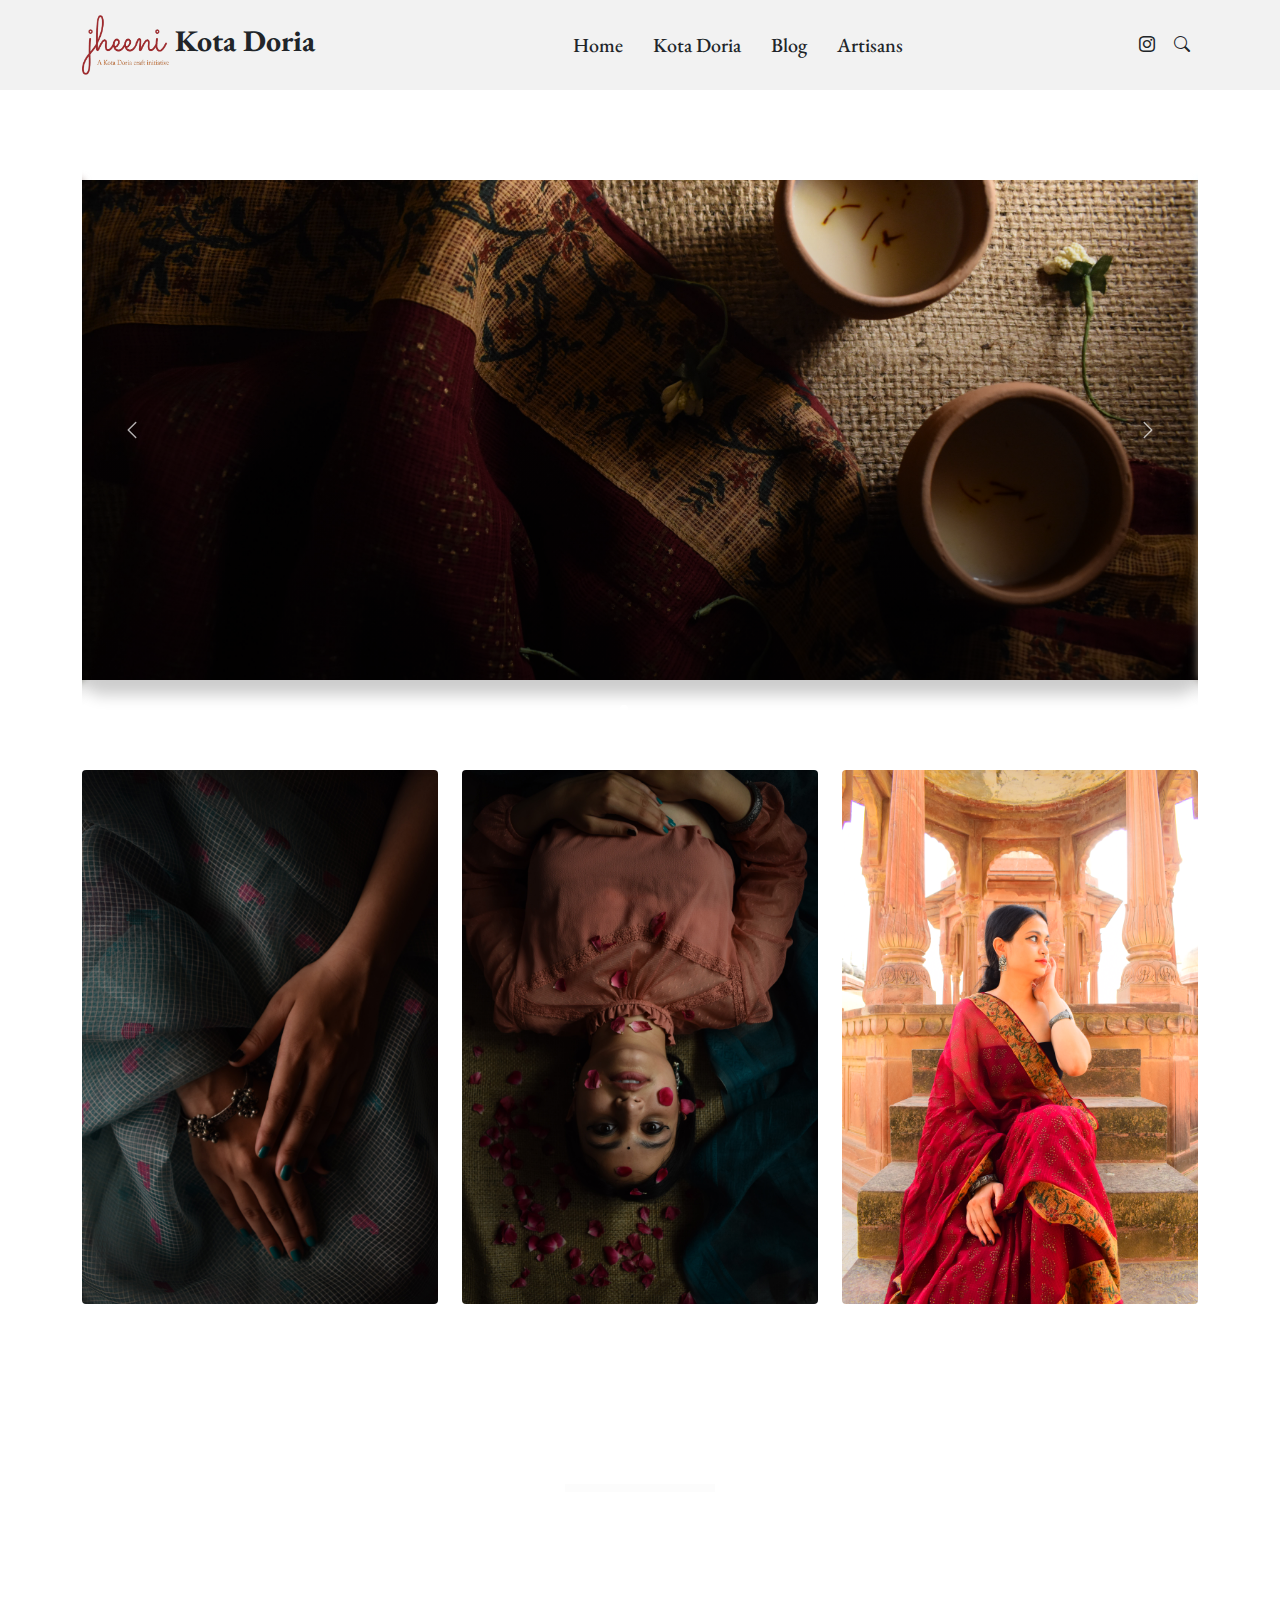
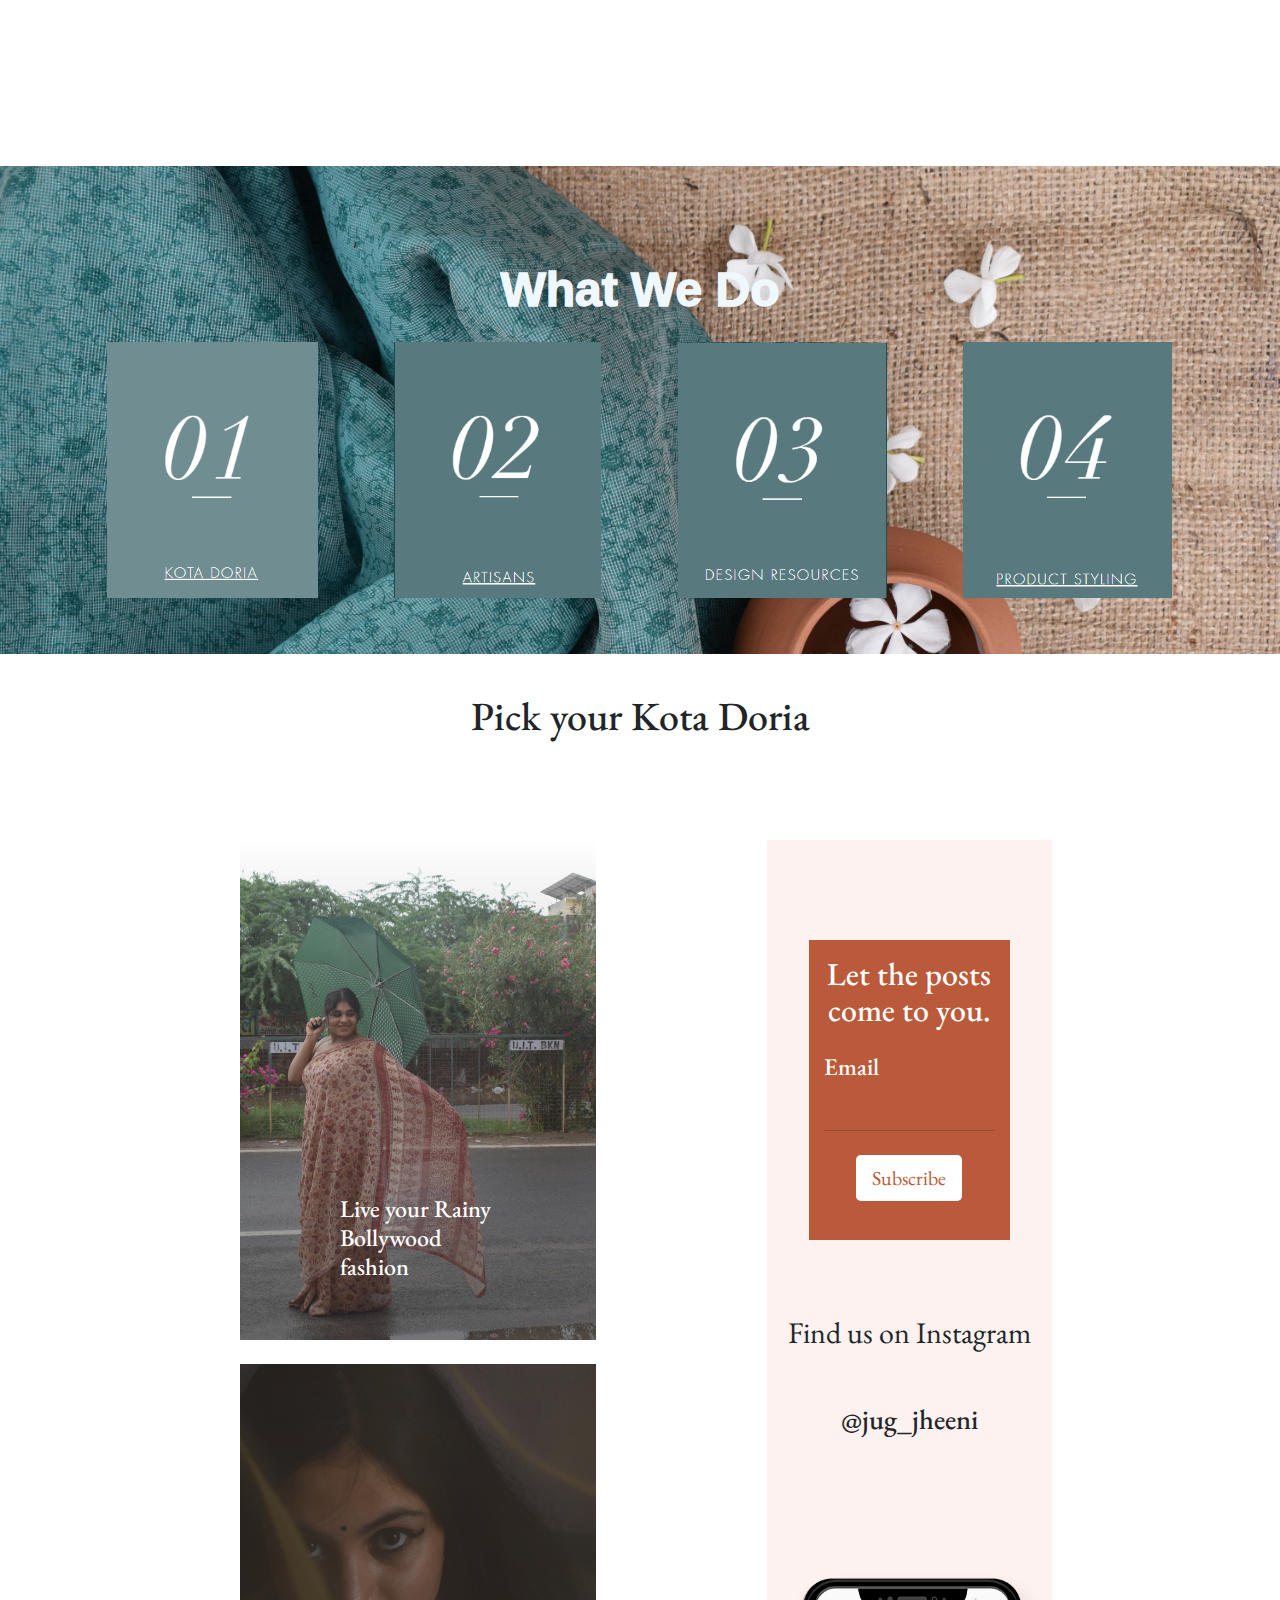
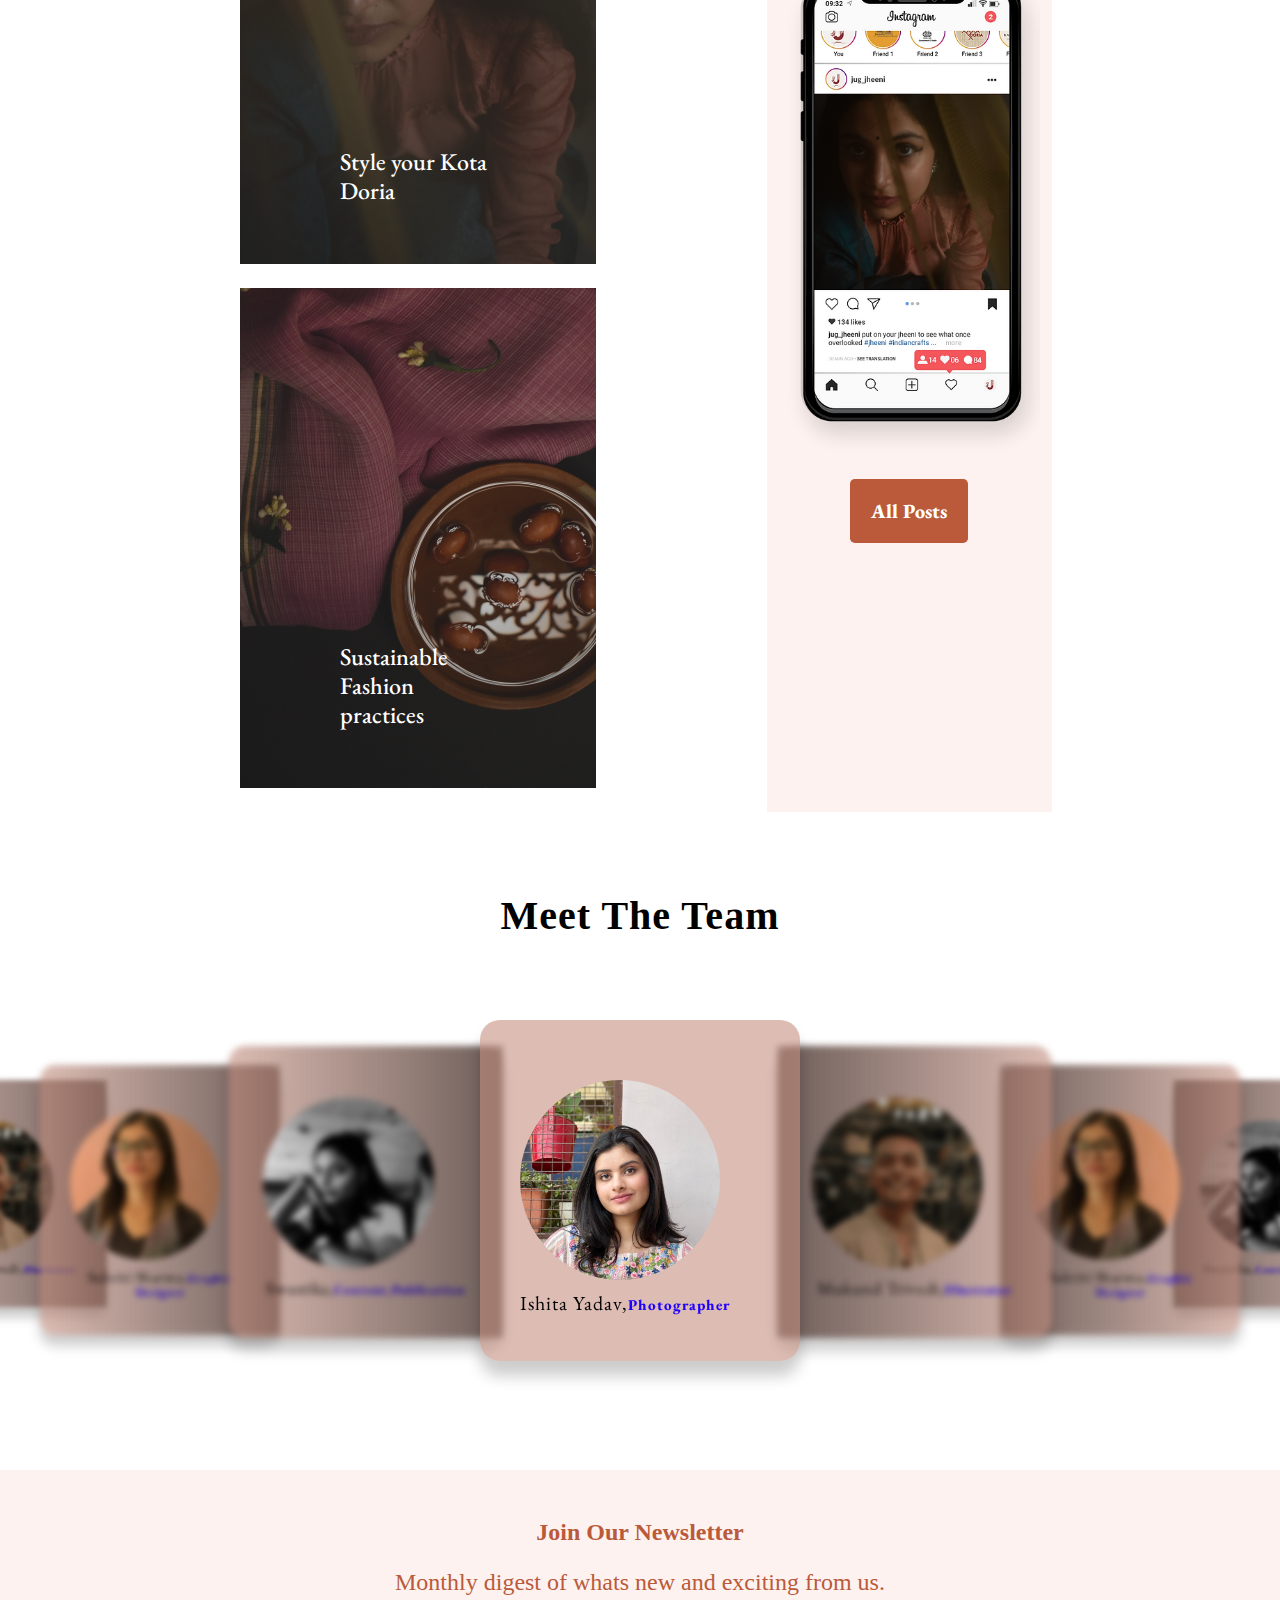
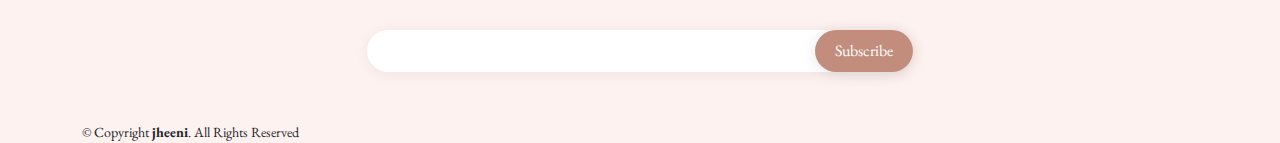
==== Assignment_3/index.html @ fc3b9fa2 "Add files via upload" ====
<!DOCTYPE html>
<html lang="en">

<head>
  <meta charset="utf-8">
  <meta content="width=device-width, initial-scale=1.0" name="viewport">

  <title>Kota Doria|Home</title>
  <meta content="" name="description">
  <meta content="" name="keywords">
  <link href="assets/img/logofin.png" rel="icon">
  <link rel="preconnect" href="https://fonts.googleapis.com">
  <link rel="preconnect" href="https://fonts.gstatic.com" crossorigin>
  <link
    href="https://fonts.googleapis.com/css2?family=EB+Garamond:wght@400;500&family=Inter:wght@400;500&family=Playfair+Display:ital,wght@0,400;0,700;1,400;1,700&display=swap"
    rel="stylesheet">
  <link href="assets/vendor/bootstrap/css/bootstrap.min.css" rel="stylesheet">
  <link href="assets/vendor/bootstrap-icons/bootstrap-icons.css" rel="stylesheet">
  <link href="assets/vendor/swiper/swiper-bundle.min.css" rel="stylesheet">
  <link href="assets/vendor/glightbox/css/glightbox.min.css" rel="stylesheet">
  <link href="assets/vendor/aos/aos.css" rel="stylesheet">
  <link rel="stylesheet" href="https://unpkg.com/swiper@8/swiper-bundle.min.css" />
  <link href="assets/css/variables.css" rel="stylesheet">
  <link href="assets/css/main.css" rel="stylesheet">
</head>

<body>

  <!-- header -->
  <header id="header" class="header d-flex align-items-center fixed-top">
    <div class="container-fluid container-xl d-flex align-items-center justify-content-between">

      <a href="index.html" class="logo d-flex align-items-center">
        <img src="assets/img/text logo png.png" alt="">
        <h1>Kota Doria</h1>
      </a>

      <!-- navbar -->
      <nav id="navbar" class="navbar">
        <ul>
          <li><a href="index.html">Home</a></li>
          <li><a href="Kota Doria.html">Kota Doria</a></li>
          <li><a href="blog.html">Blog</a></li>
          <li><a href="artisans.html">Artisans</a></li>
        </ul>
      </nav>

      <div class="position-relative">
        <a href="https://instagram.com/jug_jheeni?igshid=YmMyMTA2M2Y=" class="mx-2"><span
            class="bi-instagram"></span></a>
        <a href="#" class="mx-2 js-search-open"><span class="bi-search"></span></a>
        <i class="bi bi-list mobile-nav-toggle"></i>
        <div class="search-form-wrap js-search-form-wrap">
          <form action="search-result.html" class="search-form">
            <span class="icon bi-search"></span>
            <input type="text" placeholder="Search" class="form-control">
            <button class="btn js-search-close"><span class="bi-x"></span></button>
          </form>
        </div>

      </div>

    </div>

  </header>
  <!--Header End -->

  <main id="main">

    <!-- Hero Slider Section -->
    <section id="hero-slider" class="hero-slider">
      <div class="container-md" data-aos="fade-in">
        <div class="row">
          <div class="col-12">
            <div class="swiper sliderFeaturedPosts">
              <div class="swiper-wrapper">
                <div class="swiper-slide">
                  <a href="" class="img-bg d-flex align-items-end"
                    style="background-image: url('assets/img/slider1.JPG');">
                  </a>
                </div>

                <div class="swiper-slide">
                  <a href="" class="img-bg d-flex align-items-end"
                    style="background-image: url('assets/img/slider2.JPG');">
                  </a>
                </div>

                <div class="swiper-slide">
                  <a href="" class="img-bg d-flex align-items-end"
                    style="background-image: url('assets/img/slider3.JPG');">
                  </a>
                </div>
              </div>
              <div class="custom-swiper-button-next">
                <span class="bi-chevron-right"></span>
              </div>
              <div class="custom-swiper-button-prev">
                <span class="bi-chevron-left"></span>
              </div>

              <div class="swiper-pagination"></div>
            </div>
          </div>
        </div>
      </div>
    </section>
    <!-- Hero Slider Section End -->



    <!-- photoGallery -->
    <div class="container-md">
      <div class="row">
        <div class="col-lg-4 col-md-12 mb-4 mb-lg-0">
          <img src="assets/img/gall1.JPG" class="w-100 shadow-1-strong rounded mb-4" alt="Wintry Mountain Landscape" />
        </div>

        <div class="col-lg-4 mb-4 mb-lg-0">
          <img src="assets/img/gall2.JPG" class="w-100 shadow-1-strong rounded mb-4" alt="Mountains in the Clouds" />
        </div>

        <div class="col-lg-4 mb-4 mb-lg-0">
          <img src="assets/img/gall3.JPG" class="w-100 shadow-1-strong rounded mb-4" alt="Yosemite National Park" />
        </div>
      </div>
    </div>
    <!-- photoGallery ends-->

    <section class="mb-5"
      style="background-image:url(assets/img/img2.JPG);background-size: cover;background-repeat: no-repeat;">
      <div>
        <center>
          <p style="font-size: 2.5rem;font-weight:900;color: white;">JHEENI</p>
        </center>
        <center>
          <p style="font-size: 1.4rem;font-weight: 500;color: white;margin-top: -10px;">Promoting the craft of KOTA
            DORIA</p>
        </center>
        <center>
          <hr style="max-width: 150px;min-height: 8px;color: whitesmoke;">
        </center>
      </div>
      <div class="mt-2">
        <center>
          <p style="max-width: 400px;font-size: 1.2rem;color: white;margin-top: 10px;padding-top: 10px;">We aim to tell
            the stories behind the weave that get overlooked by skillful hands. Using this website to create a platform
            for promoting Kota Doria and the Artisans who create the craft. We provide a way to connect consumers and
            artisans to create awareness.</p>
        </center>
      </div>
    </section>
    <!-- what we do section -->
    <section class="mb-5 wwd"
      style="background-image: url('assets/img/img1.JPG');background-size: cover;background-repeat: no-repeat;">
      <div class="container my-3">
        <center>
          <p class="mt-5"
            style="font-size: 3rem;font-weight: 1000;color: aliceblue;font-family:'Trebuchet MS', 'Lucida Sans Unicode', 'Lucida Grande', 'Lucida Sans', Arial, sans-serif;">
            What We Do</p>
        </center>
        <center>
          <div class="row gy-4">
            <div class="col-lg-3 col-md-6">
              <div class="box box-1">
                <img href="" src="assets/img/1.png" alt="" style="height: 16rem;">
              </div>
            </div>
            <div class="col-lg-3 col-md-6">
              <div class="box box-1">
                <img href="" src="assets/img/2.png" alt="" style="height: 16rem;">
              </div>
            </div>
            <div class="col-lg-3 col-md-6">
              <div class="box box-1">
                <img href="" src="assets/img/3.png" alt="" style="height: 16rem;">
              </div>
            </div>
            <div class="col-lg-3 col-md-6">
              <div class="box box-1">
                <img href="" src="assets/img/4.png" alt="" style="height: 16rem;">
              </div>
            </div>
          </div>
        </center>
      </div>
    </section>
    <!-- what we do ends -->


    <!-- pick you Kota Doria -->
    <section style="margin-top: -50px;">
      <div>
        <center>
          <h1 style="margin-bottom:100px;">Pick your Kota Doria</h1>
        </center>
      </div>
      <div class="container-md">
        <div class="row justify-content-evenly">
          <div class="col-lg-4">
            <a href="" class="img-bg d-flex align-items-end mb-4"
              style="background-image: url('assets/img/post1.JPG');color: white;opacity: 0.9;">
              <div class="img-bg-inner">
                <h4>Live your Rainy Bollywood fashion</h4>
              </div>
            </a>
            <a href="" class="img-bg d-flex align-items-end mb-4"
              style="background-image: url('assets/img/post2.JPG');color: white;opacity: 0.9;">
              <div class="img-bg-inner">
                <h4>Style your Kota Doria</h4>
              </div>
            </a>
            <a href="" class="img-bg d-flex align-items-end mb-4"
              style="background-image: url('assets/img/post3.JPG');color: white;opacity: 0.9;">
              <div class="img-bg-inner">
                <h4>Sustainable Fashion practices</h4>
              </div>
            </a>

          </div>

          <div class="col-lg-3" style="background-color: #fdf2f0;">
            <div
              style="background-color: #ba5a3a;margin-top: 100px;margin-bottom: 70px;margin-right: 30px;margin-left: 30px;padding-top: 15px;padding-bottom: 15px;padding-left: 15px;padding-right: 15px;">
              <center>
                <h2 style="color: white;">Let the posts</h2>
                <h2 style="margin-top: -10px;color: white;">come to you.</h2>
              </center>
              <h4 class="mt-4" style="color: white">Email</h4><br>
              <hr class="mb-4">
              <center><button class="btn btn-lg mb-4"
                  style="background-color: white;color: #ba5a3a;border: none;">Subscribe</button></center>
            </div>
            <center>
              <p style="font-size: 30px;">Find us on Instagram</p>
              <h3 class="mt-5 mb-5">@jug_jheeni</h3>
            </center>
            <img src="assets/img/ye loooopng_Logo.webp" class="w-100 shadow-1-strong rounded mt-5"
              alt="Yosemite National Park" />
            <center><button class="btn btn-lg mt-4 pt-3 pb-3 mb-3"
                style="background-color: #ba5a3a;color: white;font-weight: 800;padding-left: 20px;padding-right: 20px;">All
                Posts</button></center>
          </div>

        </div>
      </div>
    </section>
    <!-- pick your Kota Doria ends -->

    <!-- team section -->
    <section class="team">
      <h1 class="team-heading" style="font-family: 'Comfortaa', cursive;">Meet The Team</h1>
      <div class="swiper teamSwiper">
        <div class="swiper-wrapper">
          <div class="swiper-slide">
            <div class="team-box">
              <div class="details">
                <div class="user-img">
                  <img src="assets/img/ishita.jpg" alt="">
                </div>
                <h3>Ishita Yadav,<span>Photographer</span></h3>
              </div>
            </div>
          </div>
          <div class="swiper-slide">
            <div class="team-box">
              <div class="details">
                <div class="user-img">
                  <img src="assets/img/mukund.png" alt="">
                </div>
                <center>
                  <h3>Mukund Trivedi,<span>Illustrator</span></h3>
                </center>
              </div>
            </div>
          </div>
          <div class="swiper-slide">
            <div class="team-box">
              <div class="details">
                <div class="user-img">
                  <img src="assets/img/sukriti.jpeg" alt="">
                </div>
                <center>
                  <h3>Sukriti Sharma,<span>Graphic Designer</span></h3>
                </center>
              </div>
            </div>
          </div>
          <div class="swiper-slide">
            <div class="team-box">
              <div class="details">
                <div class="user-img">
                  <img src="assets/img/swastika.png" alt="">
                </div>
                <center>
                  <h3>Swastika,<span>Content,Publication</span></h3>
                </center>
              </div>
            </div>
          </div>
        </div>
        <div class="swiper-pagination"></div>
      </div>
    </section>
    <!-- team section ends -->

  </main>

  <!-- Footer -->
  <footer id="footer">

    <div class="footer-newsletter">
      <div class="container">
        <div class="row justify-content-center">
          <div class="col-lg-6">
            <h4 style="font-family: 'Comfortaa', cursive;">Join Our Newsletter</h4>
            <p style="font-family: 'Dancing Script', cursive;font-size: 1.5rem;">Monthly digest of whats new and
              exciting from us.</p>
            <form action="" method="post">
              <input type="email" name="email"><input type="submit" value="Subscribe">
            </form>
          </div>
        </div>
      </div>
    </div>
    <div class="container footer-bottom clearfix">
      <div class="copyright">
        &copy; Copyright <strong><span>jheeni</span></strong>. All Rights Reserved
      </div>
    </div>
  </footer>
  <!-- footer ends -->

  <a href="#" class="scroll-top d-flex align-items-center justify-content-center"><i
      class="bi bi-arrow-up-short"></i></a>

  <script src="assets/vendor/bootstrap/js/bootstrap.bundle.min.js"></script>
  <script src="assets/vendor/swiper/swiper-bundle.min.js"></script>
  <script src="assets/vendor/glightbox/js/glightbox.min.js"></script>
  <script src="assets/vendor/aos/aos.js"></script>
  <script src="assets/vendor/php-email-form/validate.js"></script>
  <script src="https://unpkg.com/swiper@8/swiper-bundle.min.js"></script>
  <script src="assets/js/main.js"></script>

</body>

</html>
---- Assignment_3/assets/css/variables.css ----
:root {

  /* Fonts */
  --font-default: 'EB Garamond', system-ui, -apple-system, "Segoe UI", Roboto, "Helvetica Neue", Arial, "Noto Sans", "Liberation Sans", sans-serif, "Apple Color Emoji", "Segoe UI Emoji", "Segoe UI Symbol", "Noto Color Emoji";
  --font-primary: 'EB Garamond', serif; /*'Playfair Display', serif;*/
  --font-secondary: 'Inter', sans-serif;


  /* Default text color */
  --color-default: #212529;
  --color-default-rgb: 33, 37, 41;

  /* Defult links color */
  --color-links: #212529;
  --color-links-hover: #15171a;

  /* Primay colors */
  --color-primary: #212529;
  --color-primary-light: #26282c;
  --color-primary-dark: #0b0c0e;

  --color-primary-rgb: 33, 37, 41;
  --color-primary-light-rgb: 38, 40, 44;
  --color-primary-dark-rgb: 11, 12, 14;

  /* Secondary colors */
  --color-secondary: #596d80;
  --color-secondary-light: #8498aa;
  --color-secondary-dark: #404f5c;

  --color-secondary-rgb: 89, 109, 128;
  --color-secondary-light-rgb: 132, 152, 170;
  --color-secondary-dark-rgb: 64, 79, 92;

  /* General colors */
  --color-blue: #0d6efd;
  --color-blue-rgb: 13, 110, 253;

  --color-indigo: #6610f2;
  --color-indigo-rgb: 102, 16, 242;

  --color-purple: #6f42c1;
  --color-purple-rgb: 111, 66, 193;
  
  --color-pink: #f3268c;
  --color-pink-rgb: 243, 38, 140;

  --color-red: #df1529;
  --color-red-rgb: 223, 21, 4;

  --color-orange: #fd7e14;
  --color-orange-rgb: 253, 126, 20;

  --color-yellow: #ffc107;
  --color-yellow-rgb: 255, 193, 7;

  --color-green: #059652;
  --color-green-rgb: 5, 150, 82;

  --color-teal: #20c997;
  --color-teal-rgb: 32, 201, 151;

  --color-cyan: #0dcaf0;
  --color-cyan-rgb: 13, 202, 240;

  --color-white: #ffffff;
  --color-white-rgb: 255, 255, 255;

  --color-gray: #6c757d;
  --color-gray-rgb: 108, 117, 125;

  --color-black: #000000;
  --color-black-rgb: 0, 0, 0;
}

/*--------------------------------------------------------------
# 2. Override default Bootstrap variables
--------------------------------------------------------------*/
:root {
  --bs-blue: var(--color-blue);
  --bs-indigo: var(--color-indigo);
  --bs-purple: var(--color-purple);
  --bs-pink: var(--color-pink);
  --bs-red: var(--color-red);
  --bs-orange: var(--color-orange);
  --bs-yellow: var(--color-yellow);
  --bs-green: var(--color-green);
  --bs-teal: var(--color-teal);
  --bs-cyan: var(--color-cyan);
  --bs-white: var(--color-white);
  --bs-gray: var(--color-gray);
  --bs-gray-dark: #343a40;
  --bs-gray-100: #f8f9fa;
  --bs-gray-200: #e9ecef;
  --bs-gray-300: #dee2e6;
  --bs-gray-400: #ced4da;
  --bs-gray-500: #adb5bd;
  --bs-gray-600: #6c757d;
  --bs-gray-700: #495057;
  --bs-gray-800: #343a40;
  --bs-gray-900: #212529;
  --bs-primary: var(--color-blue);
  --bs-secondary: var(--color-blue);
  --bs-success: #198754;
  --bs-info: #0dcaf0;
  --bs-warning: #ffc107;
  --bs-danger: #dc3545;
  --bs-light: #f8f9fa;
  --bs-dark: #212529;
  --bs-primary-rgb: var(--color-primary-rgb);
  --bs-secondary-rgb: var(--color-secondary-rgb);
  --bs-success-rgb: 25, 135, 84;
  --bs-info-rgb: 13, 202, 240;
  --bs-warning-rgb: 255, 193, 7;
  --bs-danger-rgb: 220, 53, 69;
  --bs-light-rgb: 248, 249, 250;
  --bs-dark-rgb: 33, 37, 41;
  --bs-white-rgb: var(--color-white-rgb);
  --bs-black-rgb: var(--color-black-rgb);
  --bs-body-color-rgb: var(--color-default-rgb);
  --bs-body-bg-rgb: 255, 255, 255;
  --bs-font-sans-serif: var(--font-default);
  --bs-font-monospace: SFMono-Regular, Menlo, Monaco, Consolas, "Liberation Mono", "Courier New", monospace;
  --bs-gradient: linear-gradient(180deg, rgba(255, 255, 255, 0.15), rgba(255, 255, 255, 0));
  --bs-body-font-family: var(--font-default);
  --bs-body-font-size: 1rem;
  --bs-body-font-weight: 400;
  --bs-body-line-height: 1.5;
  --bs-body-color: var(--color-default);
  --bs-body-bg: #fff;
}

/*--------------------------------------------------------------
# 3. Set color and background class names
--------------------------------------------------------------*/
/* Fonts */
.font-default { font-family: var(--font-default) !important; }
.font-primary { font-family: var(--font-primary) !important;}
.font-secondary { font-family: var(--font-secondary) !important; }

/* Text Colors */
.color-default { color: var(--color-default) !important; }
.color-links { color: var(--color-links) !important; }
.color-links:hover { color: var(--color-links-hover) !important; }
.color-primary { color: var(--color-primary) !important; }
.color-primary-light { color: var(--color-primary-light) !important; }
.color-primary-dark { color: var(--color-primary-dark) !important; }
.color-secondary { color: var(--color-secondary) !important; }
.color-secondary-light { color: var(--color-secondary-light) !important; }
.color-secondary-dark { color: var(--color-secondary-dark) !important; }
.color-blue { color: var(--color-blue) !important; }
.color-indigo { color: var(--color-indigo) !important; }
.color-purple { color: var(--color-purple) !important; }
.color-pink { color: var(--color-pink) !important; }
.color-red { color: var(--color-red) !important; }
.color-orange { color: var(--color-orange) !important; }
.color-yellow { color: var(--color-yellow) !important; }
.color-green { color: var(--color-green) !important; }
.color-teal { color: var(--color-teal) !important; }
.color-cyan { color: var(--color-cyan) !important; }
.color-white { color: var(--color-white) !important; }
.color-gray { color: var(--color-gray) !important; }
.color-black { color: var(--color-black) !important; }

/* Background Colors */
.bg-default { background-color: var(--color-default) !important; }
.bg-primary { background-color: var(--color-primary) !important; }
.bg-primary-light { background-color: var(--color-primary-light) !important; }
.bg-primary-dark { background-color: var(--color-primary-dark) !important; }
.bg-secondary { background-color: var(--color-secondary) !important; }
.bg-secondary-light { background-color: var(--color-secondary-light) !important; }
.bg-secondary-dark { background-color: var(--color-secondary-dark) !important; }
.bg-blue { background-color: var(--color-blue) !important; }
.bg-indigo { background-color: var(--color-indigo) !important; }
.bg-purple { background-color: var(--color-purple) !important; }
.bg-pink { background-color: var(--color-pink) !important; }
.bg-red { background-color: var(--color-red) !important; }
.bg-orange { background-color: var(--color-orange) !important; }
.bg-yellow { background-color: var(--color-yellow) !important; }
.bg-green { background-color: var(--color-green) !important; }
.bg-teal { background-color: var(--color-teal) !important; }
.bg-cyan { background-color: var(--color-cyan) !important; }
.bg-white { background-color: var(--color-white) !important; }
.bg-gray { background-color: var(--color-gray) !important; }
.bg-black { background-color: var(--color-black) !important; }
---- Assignment_3/assets/css/main.css ----
:root {
  scroll-behavior: smooth;
}

body {
  color: rgba(var(--color-primary-rgb), 1);
}

a {
  color: var(--color-links);
  text-decoration: none;
}

a:hover {
  color: var(--color-links-hover);
  text-decoration: none;
}

h1, h2, h3, h4, h5, h6 {
  font-family: var(--font-primary);
}

#main {
  margin-top: 90px;
}

/*--------------------------------------------------------------
# Sections & Section Header
--------------------------------------------------------------*/
section {
  padding: 40px 0;
  overflow: hidden;
}

.section-header {
  border-bottom: 2px solid var(--color-black);
}
.section-header h2 {
  font-size: 50px;
  color: var(--color-black);
}
.section-header p {
  margin-bottom: 0;
}

/*--------------------------------------------------------------
# Scroll top button
--------------------------------------------------------------*/
.scroll-top {
  position: fixed;
  visibility: hidden;
  opacity: 0;
  right: 15px;
  bottom: 15px;
  z-index: 99999;
  background: var(--color-primary);
  width: 40px;
  height: 40px;
  border-radius: 4px;
  transition: all 0.4s;
}
.scroll-top i {
  font-size: 24px;
  color: #fff;
  line-height: 0;
}
.scroll-top:hover {
  background: rgba(var(--color-primary-rgb), 0.8);
  color: #fff;
}
.scroll-top.active {
  visibility: visible;
  opacity: 1;
}

/*--------------------------------------------------------------
# Page title
--------------------------------------------------------------*/
.page-title {
  font-size: 70px;
  color: var(--color-black);
}

/* Form Input Fieldds */
.form-control:active, .form-control:focus {
  outline: none;
  box-shadow: none;
  border-color: var(--color-black);
}

.btn:active, .btn:focus {
  outline: none;
}
.btn.btn-primary {
  background-color: var(--color-black);
  color: var(--color-white);
  border-color: var(--color-black);
}

/*--------------------------------------------------------------
# Header
--------------------------------------------------------------*/
.header {
  height: 90px;
  transition: all 0.5s;
  z-index: 997;
  background: #f2f2f2;
}
.header.sticked {
  height: 70px;
}
.header .logo img {
  max-height: 60px;
  margin-right: 6px;
}
.header .logo h1 {
  font-size: 30px;
  font-weight: 700;
  color: var(--color-default);
  font-family: var(--font-primary);
}

.search-form-wrap {
  position: absolute;
  right: 0;
  top: 0;
  z-index: 9;
  transition: 0.3s all ease;
  visibility: hidden;
  opacity: 0;
}
.search-form-wrap .search-form {
  position: relative;
}
.search-form-wrap .search-form .form-control {
  width: 300px;
  border: none;
  box-shadow: 0 15px 20px -10px rgba(var(--color-black-rgb), 0.1);
  padding-left: 40px;
  padding-right: 40px;
}
.search-form-wrap .search-form .form-control:active, .search-form-wrap .search-form .form-control:focus {
  outline: none;
  box-shadow: none;
}
.search-form-wrap .search-form .icon {
  position: absolute;
  left: 0;
  top: 7px;
  opacity: 0.5;
  left: 10px;
}
.search-form-wrap .search-form .btn {
  position: absolute;
  top: 2px;
  right: 4px;
  padding: 0;
  margin: 0;
  line-height: 1;
  font-size: 30px;
}
.search-form-wrap .search-form .btn:active, .search-form-wrap .search-form .btn:focus {
  outline: none;
  box-shadow: none;
}
.search-form-wrap.active {
  visibility: visible;
  opacity: 1;
}

section {
  scroll-margin-top: 70px;
}

/*--------------------------------------------------------------
# Desktop Navigation 
--------------------------------------------------------------*/
@media (min-width: 1280px) {
  .navbar {
    padding: 0;
  }
  .navbar ul {
    margin: 0;
    padding: 0;
    display: flex;
    list-style: none;
    align-items: center;
  }
  .navbar li {
    position: relative;
  }
  .navbar a, .navbar a:focus {
    display: flex;
    align-items: center;
    justify-content: space-between;
    padding: 10px 0 10px 30px;
    font-family: var(--font-default);
    font-size: 20px;
    font-weight: 500;
    color: rgba(var(--color-default-rgb), 1);
    white-space: nowrap;
    transition: 0.3s;
  }
  .navbar a i, .navbar a:focus i {
    font-size: 12px;
    line-height: 0;
    margin-left: 5px;
  }
  .navbar a:hover, .navbar .active, .navbar .active:focus, .navbar li:hover > a {
    color: var(--color-default);
  }
  .navbar .getstarted, .navbar .getstarted:focus {
    background: var(--color-primary);
    padding: 8px 20px;
    margin-left: 30px;
    border-radius: 4px;
    color: var(--color-white);
  }
  .navbar .getstarted:hover, .navbar .getstarted:focus:hover {
    color: var(--color-white);
    background: rgba(var(--color-primary-rgb), 0.8);
  }
  .navbar .dropdown ul {
    display: block;
    position: absolute;
    left: 14px;
    top: calc(100% + 30px);
    margin: 0;
    padding: 10px 0;
    z-index: 99;
    opacity: 0;
    visibility: hidden;
    background: var(--color-white);
    box-shadow: 0px 0px 30px rgba(127, 137, 161, 0.25);
    transition: 0.3s;
    border-radius: 4px;
  }
  .navbar .dropdown ul li {
    min-width: 200px;
  }
  .navbar .dropdown ul a {
    padding: 10px 20px;
    font-size: 15px;
    text-transform: none;
    font-weight: 400;
  }
  .navbar .dropdown ul a i {
    font-size: 12px;
  }
  .navbar .dropdown ul a:hover, .navbar .dropdown ul .active:hover, .navbar .dropdown ul li:hover > a {
    color: var(--color-primary);
  }
  .navbar .dropdown:hover > ul {
    opacity: 1;
    top: 100%;
    visibility: visible;
  }
  .navbar .dropdown .dropdown ul {
    top: 0;
    left: calc(100% - 30px);
    visibility: hidden;
  }
  .navbar .dropdown .dropdown:hover > ul {
    opacity: 1;
    top: 0;
    left: 100%;
    visibility: visible;
  }
}
@media (min-width: 1280px) and (max-width: 1366px) {
  .navbar .dropdown .dropdown ul {
    left: -90%;
  }
  .navbar .dropdown .dropdown:hover > ul {
    left: -100%;
  }
}
.mobile-nav-toggle {
  display: none;
}

/*--------------------------------------------------------------
# Mobile Navigation
--------------------------------------------------------------*/
@media (max-width: 1279px) {
  .navbar {
    padding: 0;
    z-index: 9997;
  }
  .navbar ul {
    display: none;
    position: absolute;
    inset: 55px 15px 15px 15px;
    padding: 10px 0;
    margin: 0;
    border-radius: 10px;
    background-color: var(--color-white);
    overflow-y: auto;
    transition: 0.3s;
    z-index: 9998;
  }
  .navbar a, .navbar a:focus {
    display: flex;
    align-items: center;
    justify-content: space-between;
    padding: 10px 20px;
    font-family: var(--font-primary);
    font-size: 15px;
    font-weight: 600;
    color: var(--color-primary);
    white-space: nowrap;
    transition: 0.3s;
  }
  .navbar a i, .navbar a:focus i {
    font-size: 12px;
    line-height: 0;
    margin-left: 5px;
  }
  .navbar a:hover, .navbar .active, .navbar .active:focus, .navbar li:hover > a {
    color: var(--color-primary);
  }
  .navbar .dropdown ul, .navbar .dropdown .dropdown ul {
    position: static;
    display: none;
    z-index: 99;
    padding: 10px 0;
    margin: 10px 20px;
    background: var(--color-white);
    transition: all 0.5s ease-in-out;
    box-shadow: 0px 0px 30px rgba(var(--color-black-rgb), 0.1);
  }
  .navbar .dropdown > .dropdown-active, .navbar .dropdown .dropdown > .dropdown-active {
    display: block;
  }

  .mobile-nav-toggle {
    display: inline-block;
    color: var(--color-secondary);
    font-size: 28px;
    cursor: pointer;
    line-height: 0;
    transition: 0.5s;
  }
  .mobile-nav-toggle.bi-x {
    color: var(--color-black);
  }

  .mobile-nav-active {
    overflow: hidden;
  }
  .mobile-nav-active .mobile-nav-toggle {
    position: fixed;
    top: 15px;
    right: 15px;
    z-index: 9999;
    color: var(--color-white);
  }
  .mobile-nav-active .navbar {
    position: fixed;
    overflow: hidden;
    inset: 0;
    background: rgba(var(--color-black-rgb), 0.6);
    transition: 0.3s;
  }
  .mobile-nav-active .navbar > ul {
    display: block;
  }
}

.post-entry-1 {
  margin-bottom: 30px;
}
.post-entry-1 img {
  margin-bottom: 30px;
}
.post-entry-1 h2 {
  margin-bottom: 20px;
  font-size: 20px;
  font-weight: 500;
  line-height: 1.2;
  font-weight: 500;
}
.post-entry-1 h2 a {
  color: var(--color-black);
}
.post-entry-1.lg h2 {
  font-size: 40px;
  line-height: 1;
}

.post-meta {
  font-size: 11px;
  letter-spacing: 0.07rem;
  text-transform: uppercase;
  font-weight: 600;
  font-family: var(--font-secondary);
  color: rgba(var(--color-black-rgb), 0.4);
  margin-bottom: 10px;
}

@media (max-width: 768px) {
  .custom-border {
    border: none !important;
  }
}

.author .photo {
  margin-right: 10px;
}
.author .photo img {
  width: 40px;
  border-radius: 50%;
  margin-bottom: 0;
}
.author .name h3 {
  margin: 0;
  padding: 0;
  font-size: 15px;
  font-family: var(--font-secondary);
}

.trending {
  border: 1px solid rgba(var(--color-black-rgb), 0.1);
}
.trending > h3 {
  color: var(--color-black);
  padding: 20px;
  border-bottom: 1px solid rgba(var(--color-black-rgb), 0.1);
}
.trending .trending-post {
  padding: 0;
  margin: 0;
}
.trending .trending-post li {
  padding: 0;
  margin: 0;
  list-style: none;
  display: block;
}
.trending .trending-post li a {
  display: block;
  padding: 20px;
  border-bottom: 1px solid rgba(var(--color-black-rgb), 0.1);
  position: relative;
  overflow: hidden;
}
.trending .trending-post li a .number {
  position: absolute;
  z-index: -1;
  font-size: 5rem;
  left: -10px;
  top: -20px;
  font-weight: 700;
  color: rgba(var(--color-black-rgb), 0.05);
}
.trending .trending-post li a h3 {
  font-size: 18px;
  color: rgba(var(--color-black-rgb), 0.9);
}
.trending .trending-post li a .author {
  color: rgba(var(--color-black-rgb), 0.7);
  font-weight: 500;
}
.trending .trending-post li a:hover h3 {
  color: rgba(var(--color-black-rgb), 1);
}
.trending .trending-post li:last-child a {
  border-bottom: none;
}

.post-entry-2 {
  margin-bottom: 30px;
}
.post-entry-2 .post-meta {
  font-size: 11px;
  letter-spacing: 0.07rem;
  text-transform: uppercase;
  font-weight: 600;
  font-family: var(--font-secondary);
  color: rgba(var(--color-black-rgb), 0.4);
  margin-bottom: 10px;
}
.post-entry-2 .author {
  color: rgba(var(--color-black-rgb), 0.7);
  font-weight: 500;
  margin-bottom: 20px;
  display: block;
}
.post-entry-2 .thumbnail {
  flex: 0 0 65%;
}
@media (max-width: 960px) {
  .post-entry-2 .thumbnail {
    flex: 0 0 100%;
    margin-bottom: 20px;
  }
}
.post-entry-2.half .thumbnail {
  flex: 0 0 50%;
}
@media (max-width: 768px) {
  .post-entry-2.half .thumbnail {
    flex: 0 0 100%;
    margin-bottom: 20px;
  }
}
.post-entry-2.small-img .thumbnail {
  flex: 0 0 30%;
}
@media (max-width: 768px) {
  .post-entry-2.small-img .thumbnail {
    flex: 0 0 100%;
    margin-bottom: 20px;
  }
}

.img-bg {
  height: 500px;
  background-size: cover;
  background-repeat: no-repeat;
  position: relative;
  background-position: center center;
}
@media (max-width: 768px) {
  .img-bg {
    height: 400px;
  }
}
.img-bg:before {
  position: absolute;
  content: "";
  background: black;
  background: linear-gradient(0deg, black 0%, rgba(0, 0, 0, 0) 100%);
  opacity: 0.5;
  bottom: 0;
  left: 0;
  right: 0;
  z-index: 1;
  top: 0;
}
.img-bg .img-bg-inner {
  position: relative;
  z-index: 2;
  max-width: 700px;
  position: relative;
  padding-left: 100px;
  padding-right: 100px;
  margin-bottom: 50px;
}
@media (max-width: 768px) {
  .img-bg .img-bg-inner {
    padding-left: 30px;
    padding-right: 30px;
    margin-bottom: 50px;
  }
}
.img-bg .img-bg-inner h2, .img-bg .img-bg-inner p {
  color: var(--color-white);
}
@media (max-width: 500px) {
  .img-bg .img-bg-inner p {
    display: none;
  }
}

.custom-swiper-button-next,
.custom-swiper-button-prev {
  position: absolute;
  top: 50%;
  transform: translateY(-50%);
  z-index: 9;
}
@media (max-width: 768px) {
  .custom-swiper-button-next,
.custom-swiper-button-prev {
    display: none;
  }
}
.custom-swiper-button-next span,
.custom-swiper-button-prev span {
  font-size: 20px;
  color: rgba(var(--color-white-rgb), 0.7);
  transition: 0.3s all ease;
}
.custom-swiper-button-next:hover span, .custom-swiper-button-next:focus span,
.custom-swiper-button-prev:hover span,
.custom-swiper-button-prev:focus span {
  color: rgba(var(--color-white-rgb), 1);
}

.custom-swiper-button-next {
  right: 40px;
}

.custom-swiper-button-prev {
  left: 40px;
}

.swiper-pagination .swiper-pagination-bullet {
  background-color: rgba(var(--color-white-rgb), 0.8);
}
.swiper-pagination .swiper-pagination-bullet-active {
  background-color: rgba(var(--color-white-rgb), 1);
}

.more {
  font-family: var(--font-secondary);
  text-transform: uppercase;
  font-size: 12px;
  font-weight: 500;
  position: relative;
  display: inline-block;
  padding-bottom: 5px;
}
.more:before {
  content: "";
  position: absolute;
  height: 2px;
  left: 0;
  right: 0;
  bottom: 0;
  background: var(--color-black);
}

.post-content {
  padding-left: 10%;
  padding-right: 10%;
}
@media (max-width: 768px) {
  .post-content {
    padding-left: 15px;
    padding-right: 15px;
  }
}
.post-content .firstcharacter {
  float: left;
  font-family: Georgia;
  font-size: 75px;
  line-height: 60px;
  padding-top: 4px;
  padding-right: 8px;
  padding-left: 3px;
}
.post-content figure {
  position: relative;
  left: 52%;
  min-width: 990px;
  transform: translateX(-50%);
}
@media (max-width: 1255px) {
  .post-content figure {
    min-width: auto;
    left: auto !important;
    transform: none;
  }
}
.post-content figure figcaption {
  font-family: var(--font-secondary);
  font-size: 14px;
  padding: 10px 0 0 0;
}

.aside-title, .category-title {
  text-transform: uppercase;
  letter-spacing: 0.1rem;
  font-size: 14px;
  font-weight: 700;
  margin-bottom: 30px;
  border-bottom: 2px solid var(--color-black);
}

.category-title {
  border-bottom: none;
}

.custom-pagination a {
  display: inline-block;
  width: 40px;
  height: 40px;
  line-height: 40px;
  text-align: center;
  border-radius: 50%;
  font-family: var(--font-secondary);
  margin: 5px;
  transition: 0.3s all ease;
}
.custom-pagination a.active {
  background: var(--color-black);
  color: var(--color-white);
}
.custom-pagination a.active:hover {
  background: rgba(var(--color-black-rgb), 0.9);
}
.custom-pagination a:hover {
  background: rgba(var(--color-black-rgb), 0.1);
}
.custom-pagination a.prev, .custom-pagination a.next {
  width: auto !important;
  border-radius: 4px;
  padding-left: 10px;
  padding-right: 10px;
}
.custom-pagination a.prev:hover, .custom-pagination a.next:hover {
  background: rgba(var(--color-black-rgb), 0.1);
}

/* custom tab nav on sidebar */


/*--------------------------------------------------------------
# Footer
--------------------------------------------------------------*/
#footer{font-size: 14px;
background: #fdf2f0;
}
#footer .footer-newsletter {
padding: 50px 0;
background: transparent;
text-align: center;
font-size: 15px;
color: #ba5a3a;
}
#footer .footer-newsletter h4 {
font-size: 24px;
margin: 0 0 20px 0;
padding: 0;
line-height: 1;
font-weight: 600;
color: #ba5a3a;
}
#footer .footer-newsletter form {
margin-top: 30px;
background: #fff;
padding: 6px 10px;
position: relative;
border-radius: 50px;
box-shadow: 0px 2px 15px rgba(0, 0, 0, 0.06);
text-align: left;
}
#footer .footer-newsletter form input[type=email] {
border: 0;
padding: 4px 8px;
width: calc(100% - 100px);
}
#footer .footer-newsletter form input[type=submit] {
position: absolute;
top: 0;
right: 0;
bottom: 0;
border: 0;
background: none;
font-size: 16px;
padding: 0 20px;
background: #c38d7d;
color: #fff;
transition: 0.3s;
border-radius: 50px;
box-shadow: 0px 2px 15px rgba(0, 0, 0, 0.1);
}
#footer .footer-newsletter form input[type=submit]:hover {
background: #ffffff;
color: #c38d7d;
}

/* other changes */
@media screen and (min-width: 480px) {
  .wwd{
    min-height: 50vh;
  }
}
.KD{
  display: flex;
}
.div1{
  width:25%;
}
.div3{
  width:25%;
}
.div2{
  width:50%;
  z-index: 10000;
}
@media screen and (max-width: 720px) {
  .KD{
    display:block;
  }
  .div1{
    width:100%;
    height: auto;
  }
  .div2{
    width:100%;
    height: auto;
  }
  .div3{
    width:100%;
    height: auto;
  }
}

.swiper {
  width: 100%;
  padding-top: 50px;
  padding-bottom: 50px;
}

.swiper-slide {
  background-position: center;
  background-size: cover;
  width: 320px;
  background:#c38d7d96;
  box-shadow:0 15px 15px rgba(0, 0, 0, 0.2);
  filter:blur(4px);
  border-radius: 20px;
}

.swiper-slide-active {
  filter:blur(0px);
}

.swiper-slide img {
  display: block;
  width: 100%;
}





.team-box{
  position: relative;
  width:100%;
  padding: 40px;
}

.team-box .details{
  align-items:center;
  margin-top: 20px;
}

.team-box .details .user-img{
  position: relative;
  width: 200px;
  height: 200px;
  border-radius: 50%;
  overflow: hidden;
  margin-right: 10px;
}

.team-box .details .user-img img{
  position: absolute;
  top: 0;
  left: 0;
  height: 100%;
  width: 100%;
  object-fit: cover;
}

.team-box .details h3{
  font-size: 20px;
  font-weight: 400;
  color: rgb(0, 0, 0);
  letter-spacing: 1px;
  line-height: 1.1rem;
}

.team-box .details h3 span{
  font-size: 15px;
  color: rgb(31, 1, 255);
  font-weight: 900; 
}

.swip-slide-shadow-left, .swip-slide-shadow-right {
  background-image: none;
}

.team-heading{
  text-align: center;
  margin-bottom: 30px;
  color:#000000;
  letter-spacing:1px;
  font-weight:700;
}
.user-img{
  margin-bottom: 15px;
}
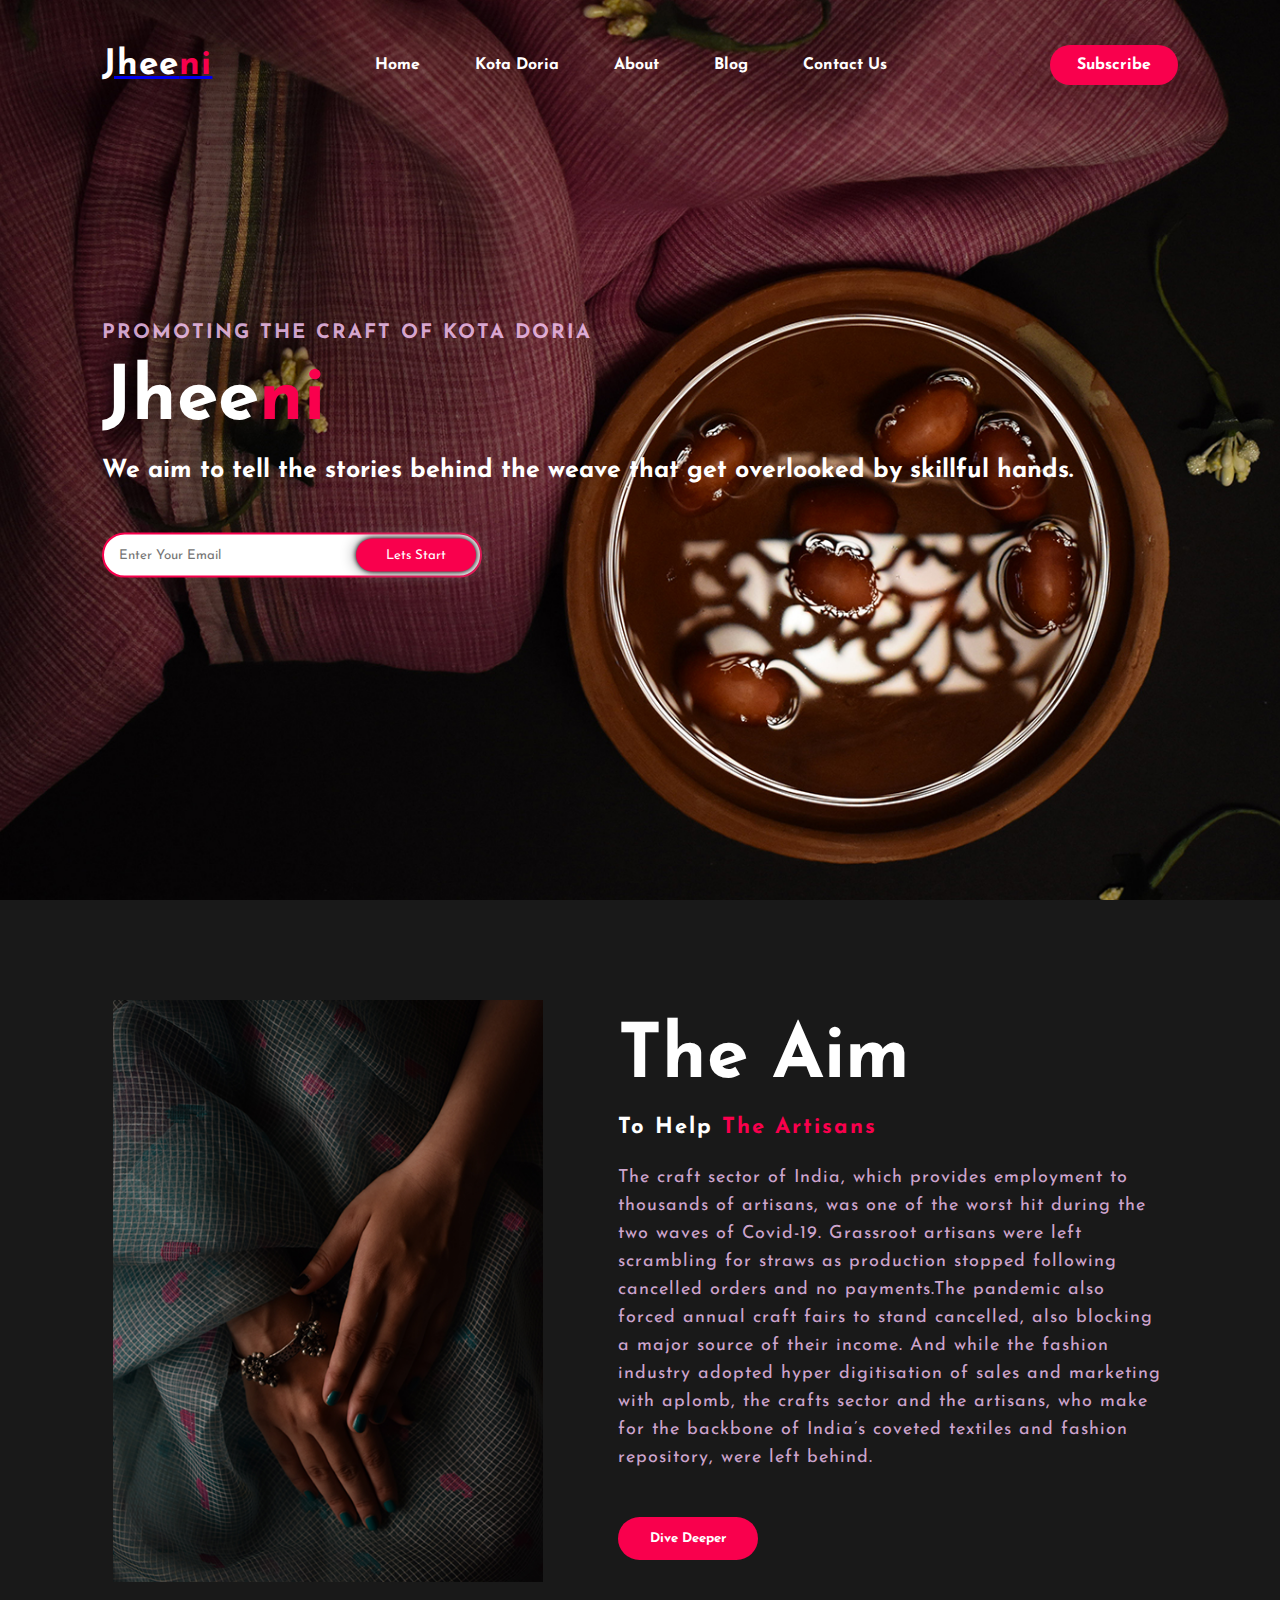
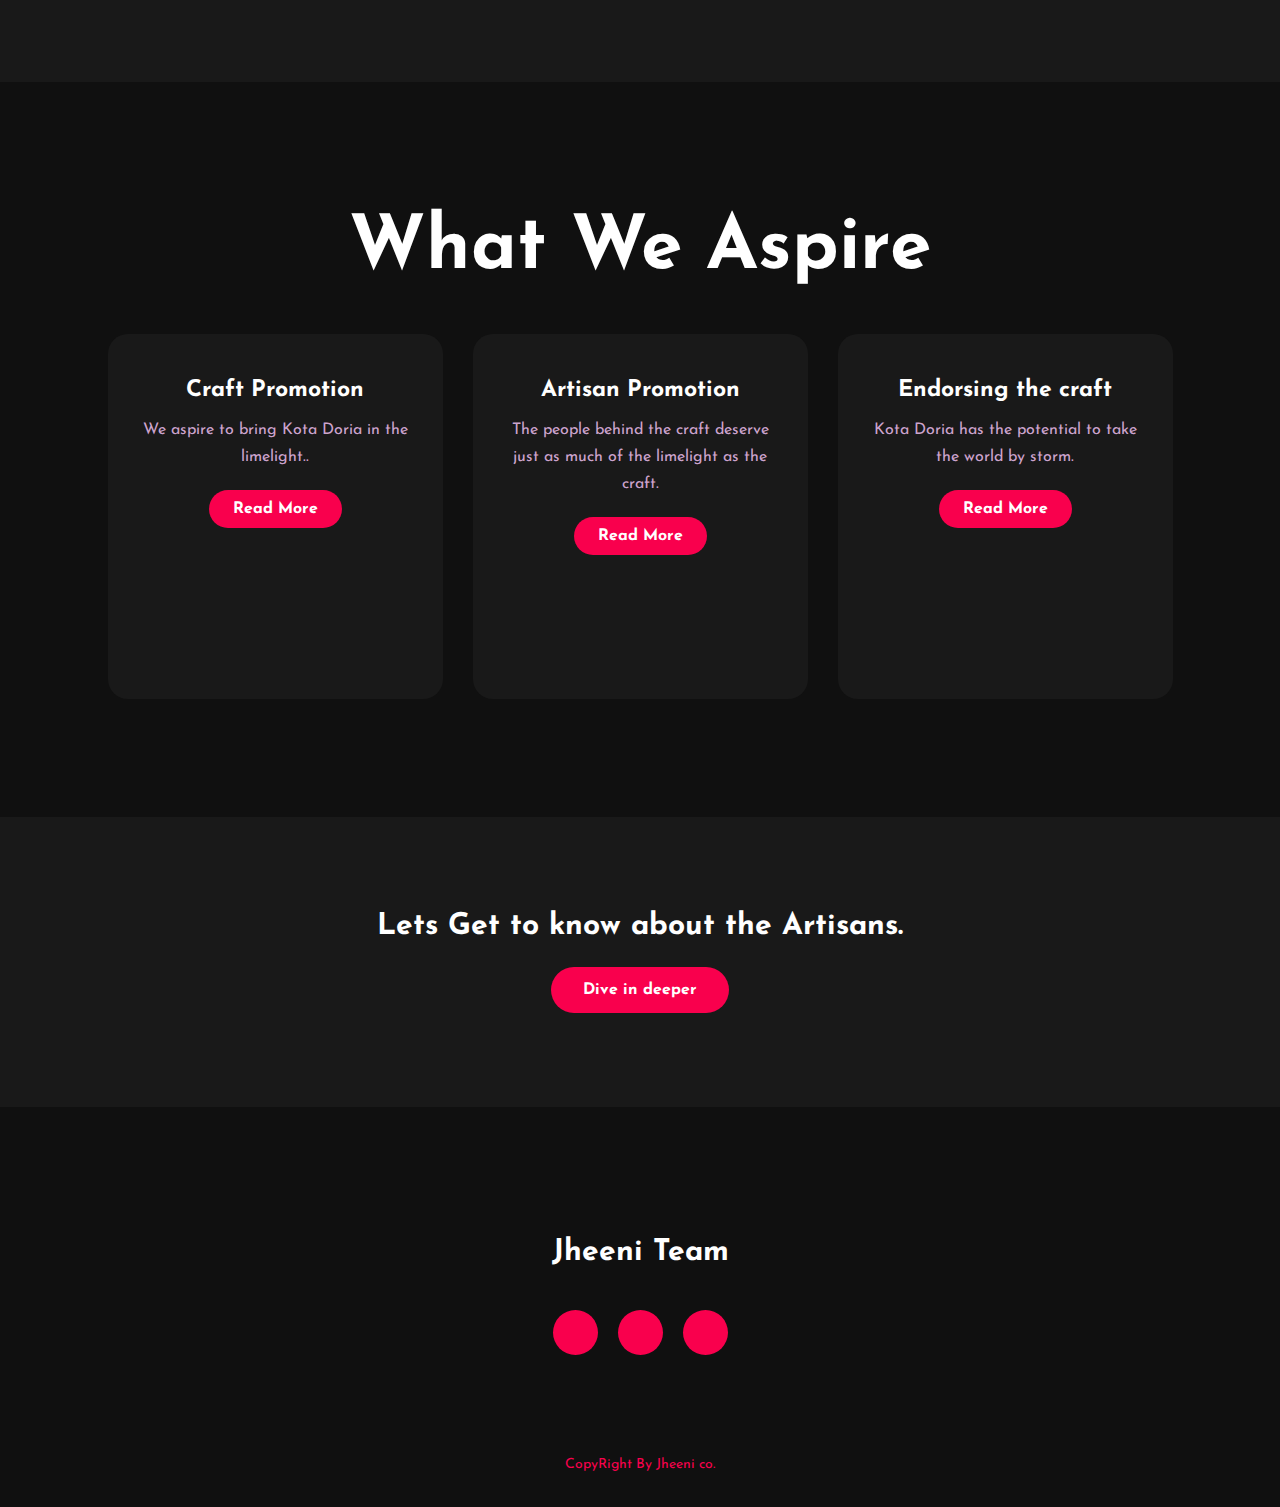
==== commit 3b6ae66a: "Add files via upload" ====
--- a/Assignment_3/index.html
+++ b/Assignment_3/index.html
@@ -1,347 +1,116 @@
 <!DOCTYPE html>
-<html lang="en">
+<html>
+<head>
+	<title>Kota Doria website</title>
+	  <link rel="stylesheet" href="reset.css">
+	<link rel="stylesheet" type="text/css" href="css/style.css">
 
-<head>
-  <meta charset="utf-8">
-  <meta content="width=device-width, initial-scale=1.0" name="viewport">
+	<link rel="preconnect" href="https://fonts.gstatic.com">
+  <link href="https://fonts.googleapis.com/css2?family=Josefin+Sans:ital,wght@0,100;0,200;0,300;0,400;0,500;0,600;0,700;1,100;1,200;1,300;1,400;1,500;1,600;1,700&display=swap" rel="stylesheet">
 
-  <title>Kota Doria|Home</title>
-  <meta content="" name="description">
-  <meta content="" name="keywords">
-  <link href="assets/img/logofin.png" rel="icon">
-  <link rel="preconnect" href="https://fonts.googleapis.com">
-  <link rel="preconnect" href="https://fonts.gstatic.com" crossorigin>
-  <link
-    href="https://fonts.googleapis.com/css2?family=EB+Garamond:wght@400;500&family=Inter:wght@400;500&family=Playfair+Display:ital,wght@0,400;0,700;1,400;1,700&display=swap"
-    rel="stylesheet">
-  <link href="assets/vendor/bootstrap/css/bootstrap.min.css" rel="stylesheet">
-  <link href="assets/vendor/bootstrap-icons/bootstrap-icons.css" rel="stylesheet">
-  <link href="assets/vendor/swiper/swiper-bundle.min.css" rel="stylesheet">
-  <link href="assets/vendor/glightbox/css/glightbox.min.css" rel="stylesheet">
-  <link href="assets/vendor/aos/aos.css" rel="stylesheet">
-  <link rel="stylesheet" href="https://unpkg.com/swiper@8/swiper-bundle.min.css" />
-  <link href="assets/css/variables.css" rel="stylesheet">
-  <link href="assets/css/main.css" rel="stylesheet">
+  <link rel="stylesheet" href="https://cdnjs.cloudflare.com/ajax/libs/font-awesome/5.15.3/css/all.min.css" integrity="sha512-iBBXm8fW90+nuLcSKlbmrPcLa0OT92xO1BIsZ+ywDWZCvqsWgccV3gFoRBv0z+8dLJgyAHIhR35VZc2oM/gI1w==" crossorigin="anonymous" referrerpolicy="no-referrer" />
+
 </head>
+<body>
+    <div class="container">
 
-<body>
+	<div class="hero">
+		<nav>
+		<a href="index.html">	<h2 class="logo">Jhee<span>ni</span></h2> </a>
+			<ul>
+				<li><a href="#">Home</a></li>
+				<li><a href="inner_page.html">Kota Doria</a></li>
+				<li><a href="#">About</a></li>
+				<li><a href="blog.html">Blog</a></li>
+				<li><a href="#">Contact Us</a></li>
+			</ul>
+			<a href="#" class="btn">Subscribe</a>
+		</nav>
 
-  <!-- header -->
-  <header id="header" class="header d-flex align-items-center fixed-top">
-    <div class="container-fluid container-xl d-flex align-items-center justify-content-between">
-
-      <a href="index.html" class="logo d-flex align-items-center">
-        <img src="assets/img/text logo png.png" alt="">
-        <h1>Kota Doria</h1>
-      </a>
-
-      <!-- navbar -->
-      <nav id="navbar" class="navbar">
-        <ul>
-          <li><a href="index.html">Home</a></li>
-          <li><a href="Kota Doria.html">Kota Doria</a></li>
-          <li><a href="blog.html">Blog</a></li>
-          <li><a href="artisans.html">Artisans</a></li>
-        </ul>
-      </nav>
-
-      <div class="position-relative">
-        <a href="https://instagram.com/jug_jheeni?igshid=YmMyMTA2M2Y=" class="mx-2"><span
-            class="bi-instagram"></span></a>
-        <a href="#" class="mx-2 js-search-open"><span class="bi-search"></span></a>
-        <i class="bi bi-list mobile-nav-toggle"></i>
-        <div class="search-form-wrap js-search-form-wrap">
-          <form action="search-result.html" class="search-form">
-            <span class="icon bi-search"></span>
-            <input type="text" placeholder="Search" class="form-control">
-            <button class="btn js-search-close"><span class="bi-x"></span></button>
-          </form>
-        </div>
-
-      </div>
-
-    </div>
-
-  </header>
-  <!--Header End -->
-
-  <main id="main">
-
-    <!-- Hero Slider Section -->
-    <section id="hero-slider" class="hero-slider">
-      <div class="container-md" data-aos="fade-in">
-        <div class="row">
-          <div class="col-12">
-            <div class="swiper sliderFeaturedPosts">
-              <div class="swiper-wrapper">
-                <div class="swiper-slide">
-                  <a href="" class="img-bg d-flex align-items-end"
-                    style="background-image: url('assets/img/slider1.JPG');">
-                  </a>
-                </div>
-
-                <div class="swiper-slide">
-                  <a href="" class="img-bg d-flex align-items-end"
-                    style="background-image: url('assets/img/slider2.JPG');">
-                  </a>
-                </div>
-
-                <div class="swiper-slide">
-                  <a href="" class="img-bg d-flex align-items-end"
-                    style="background-image: url('assets/img/slider3.JPG');">
-                  </a>
-                </div>
-              </div>
-              <div class="custom-swiper-button-next">
-                <span class="bi-chevron-right"></span>
-              </div>
-              <div class="custom-swiper-button-prev">
-                <span class="bi-chevron-left"></span>
-              </div>
-
-              <div class="swiper-pagination"></div>
-            </div>
-          </div>
-        </div>
-      </div>
-    </section>
-    <!-- Hero Slider Section End -->
+		<div class="content">
+			<h4>PROMOTING THE CRAFT OF KOTA DORIA</h4>
+			<h1>Jhee<span>ni</span></h1>
+			<h3>We aim to tell the stories behind the weave that get overlooked by skillful hands.</h3>
+			<div class="newslatter">
+				<form>
+					<input type="email" name="email" id="mail" placeholder="Enter Your Email">
+					<input type="submit" name="submit" value="Lets Start">
+				</form>
+			</div>
+		</div>
+	</div>
 
 
+	<section class="about">
+		<div class="main">
+			<img src="img/main-img.png">
+			<div class="about-text">
+				<h2>The Aim</h2>
+				<h5>To Help <span>the Artisans</span></h5>
+				<p>The craft sector of India, which provides employment to thousands of artisans, was one of the worst hit during the two waves of Covid-19. Grassroot artisans were left scrambling for straws as production stopped following cancelled orders and no payments.The pandemic also forced annual craft fairs to stand cancelled, also blocking a major source of their income. And while the fashion industry adopted hyper digitisation of sales and marketing with aplomb, the crafts sector and the artisans, who make for the backbone of India’s coveted textiles and fashion repository, were left behind.</p>
+				<button type="button">Dive Deeper</button>
+			</div>
+		</div>
+	</section>
 
-    <!-- photoGallery -->
-    <div class="container-md">
-      <div class="row">
-        <div class="col-lg-4 col-md-12 mb-4 mb-lg-0">
-          <img src="assets/img/gall1.JPG" class="w-100 shadow-1-strong rounded mb-4" alt="Wintry Mountain Landscape" />
-        </div>
+	<div class="service">
+		<div class="title">
+			<h2>What We Aspire</h2>
+		</div>
 
-        <div class="col-lg-4 mb-4 mb-lg-0">
-          <img src="assets/img/gall2.JPG" class="w-100 shadow-1-strong rounded mb-4" alt="Mountains in the Clouds" />
-        </div>
+		<div class="box">
+			<div class="card">
+				<i class="fas fa-bars"></i>
+				<h5>Craft Promotion</h5>
+				<div class="pra">
+					<p>We aspire to bring Kota Doria in the limelight..</p>
 
-        <div class="col-lg-4 mb-4 mb-lg-0">
-          <img src="assets/img/gall3.JPG" class="w-100 shadow-1-strong rounded mb-4" alt="Yosemite National Park" />
-        </div>
-      </div>
-    </div>
-    <!-- photoGallery ends-->
+					<p style="text-align: center;">
+						<a class="button" href="#">Read More</a>
+					</p>
+				</div>
+			</div>
 
-    <section class="mb-5"
-      style="background-image:url(assets/img/img2.JPG);background-size: cover;background-repeat: no-repeat;">
-      <div>
-        <center>
-          <p style="font-size: 2.5rem;font-weight:900;color: white;">JHEENI</p>
-        </center>
-        <center>
-          <p style="font-size: 1.4rem;font-weight: 500;color: white;margin-top: -10px;">Promoting the craft of KOTA
-            DORIA</p>
-        </center>
-        <center>
-          <hr style="max-width: 150px;min-height: 8px;color: whitesmoke;">
-        </center>
-      </div>
-      <div class="mt-2">
-        <center>
-          <p style="max-width: 400px;font-size: 1.2rem;color: white;margin-top: 10px;padding-top: 10px;">We aim to tell
-            the stories behind the weave that get overlooked by skillful hands. Using this website to create a platform
-            for promoting Kota Doria and the Artisans who create the craft. We provide a way to connect consumers and
-            artisans to create awareness.</p>
-        </center>
-      </div>
-    </section>
-    <!-- what we do section -->
-    <section class="mb-5 wwd"
-      style="background-image: url('assets/img/img1.JPG');background-size: cover;background-repeat: no-repeat;">
-      <div class="container my-3">
-        <center>
-          <p class="mt-5"
-            style="font-size: 3rem;font-weight: 1000;color: aliceblue;font-family:'Trebuchet MS', 'Lucida Sans Unicode', 'Lucida Grande', 'Lucida Sans', Arial, sans-serif;">
-            What We Do</p>
-        </center>
-        <center>
-          <div class="row gy-4">
-            <div class="col-lg-3 col-md-6">
-              <div class="box box-1">
-                <img href="" src="assets/img/1.png" alt="" style="height: 16rem;">
-              </div>
-            </div>
-            <div class="col-lg-3 col-md-6">
-              <div class="box box-1">
-                <img href="" src="assets/img/2.png" alt="" style="height: 16rem;">
-              </div>
-            </div>
-            <div class="col-lg-3 col-md-6">
-              <div class="box box-1">
-                <img href="" src="assets/img/3.png" alt="" style="height: 16rem;">
-              </div>
-            </div>
-            <div class="col-lg-3 col-md-6">
-              <div class="box box-1">
-                <img href="" src="assets/img/4.png" alt="" style="height: 16rem;">
-              </div>
-            </div>
-          </div>
-        </center>
-      </div>
-    </section>
-    <!-- what we do ends -->
+			<div class="card">
+				<i class="far fa-user"></i>
+				<h5>Artisan Promotion</h5>
+				<div class="pra">
+					<p>The people behind the craft deserve just as much of the limelight as the craft.</p>
 
+					<p style="text-align: center;">
+						<a class="button" href="#">Read More</a>
+					</p>
+				</div>
+			</div>
 
-    <!-- pick you Kota Doria -->
-    <section style="margin-top: -50px;">
-      <div>
-        <center>
-          <h1 style="margin-bottom:100px;">Pick your Kota Doria</h1>
-        </center>
-      </div>
-      <div class="container-md">
-        <div class="row justify-content-evenly">
-          <div class="col-lg-4">
-            <a href="" class="img-bg d-flex align-items-end mb-4"
-              style="background-image: url('assets/img/post1.JPG');color: white;opacity: 0.9;">
-              <div class="img-bg-inner">
-                <h4>Live your Rainy Bollywood fashion</h4>
-              </div>
-            </a>
-            <a href="" class="img-bg d-flex align-items-end mb-4"
-              style="background-image: url('assets/img/post2.JPG');color: white;opacity: 0.9;">
-              <div class="img-bg-inner">
-                <h4>Style your Kota Doria</h4>
-              </div>
-            </a>
-            <a href="" class="img-bg d-flex align-items-end mb-4"
-              style="background-image: url('assets/img/post3.JPG');color: white;opacity: 0.9;">
-              <div class="img-bg-inner">
-                <h4>Sustainable Fashion practices</h4>
-              </div>
-            </a>
+			<div class="card">
+				<i class="far fa-bell"></i>
+				<h5>Endorsing the craft</h5>
+				<div class="pra">
+<p>Kota Doria has the potential to take the world by storm.</p>
+					<p style="text-align: center;">
+						<a class="button" href="#">Read More</a>
+					</p>
+				</div>
+			</div>
+		</div>
+	</div>
 
-          </div>
+	<div class="contact-me">
+		<p>Lets Get to know about the Artisans.</p>
+		<a class="button-two" href="#">Dive in deeper</a>
+	</div>
 
-          <div class="col-lg-3" style="background-color: #fdf2f0;">
-            <div
-              style="background-color: #ba5a3a;margin-top: 100px;margin-bottom: 70px;margin-right: 30px;margin-left: 30px;padding-top: 15px;padding-bottom: 15px;padding-left: 15px;padding-right: 15px;">
-              <center>
-                <h2 style="color: white;">Let the posts</h2>
-                <h2 style="margin-top: -10px;color: white;">come to you.</h2>
-              </center>
-              <h4 class="mt-4" style="color: white">Email</h4><br>
-              <hr class="mb-4">
-              <center><button class="btn btn-lg mb-4"
-                  style="background-color: white;color: #ba5a3a;border: none;">Subscribe</button></center>
-            </div>
-            <center>
-              <p style="font-size: 30px;">Find us on Instagram</p>
-              <h3 class="mt-5 mb-5">@jug_jheeni</h3>
-            </center>
-            <img src="assets/img/ye loooopng_Logo.webp" class="w-100 shadow-1-strong rounded mt-5"
-              alt="Yosemite National Park" />
-            <center><button class="btn btn-lg mt-4 pt-3 pb-3 mb-3"
-                style="background-color: #ba5a3a;color: white;font-weight: 800;padding-left: 20px;padding-right: 20px;">All
-                Posts</button></center>
-          </div>
-
-        </div>
-      </div>
-    </section>
-    <!-- pick your Kota Doria ends -->
-
-    <!-- team section -->
-    <section class="team">
-      <h1 class="team-heading" style="font-family: 'Comfortaa', cursive;">Meet The Team</h1>
-      <div class="swiper teamSwiper">
-        <div class="swiper-wrapper">
-          <div class="swiper-slide">
-            <div class="team-box">
-              <div class="details">
-                <div class="user-img">
-                  <img src="assets/img/ishita.jpg" alt="">
-                </div>
-                <h3>Ishita Yadav,<span>Photographer</span></h3>
-              </div>
-            </div>
-          </div>
-          <div class="swiper-slide">
-            <div class="team-box">
-              <div class="details">
-                <div class="user-img">
-                  <img src="assets/img/mukund.png" alt="">
-                </div>
-                <center>
-                  <h3>Mukund Trivedi,<span>Illustrator</span></h3>
-                </center>
-              </div>
-            </div>
-          </div>
-          <div class="swiper-slide">
-            <div class="team-box">
-              <div class="details">
-                <div class="user-img">
-                  <img src="assets/img/sukriti.jpeg" alt="">
-                </div>
-                <center>
-                  <h3>Sukriti Sharma,<span>Graphic Designer</span></h3>
-                </center>
-              </div>
-            </div>
-          </div>
-          <div class="swiper-slide">
-            <div class="team-box">
-              <div class="details">
-                <div class="user-img">
-                  <img src="assets/img/swastika.png" alt="">
-                </div>
-                <center>
-                  <h3>Swastika,<span>Content,Publication</span></h3>
-                </center>
-              </div>
-            </div>
-          </div>
-        </div>
-        <div class="swiper-pagination"></div>
-      </div>
-    </section>
-    <!-- team section ends -->
-
-  </main>
-
-  <!-- Footer -->
-  <footer id="footer">
-
-    <div class="footer-newsletter">
-      <div class="container">
-        <div class="row justify-content-center">
-          <div class="col-lg-6">
-            <h4 style="font-family: 'Comfortaa', cursive;">Join Our Newsletter</h4>
-            <p style="font-family: 'Dancing Script', cursive;font-size: 1.5rem;">Monthly digest of whats new and
-              exciting from us.</p>
-            <form action="" method="post">
-              <input type="email" name="email"><input type="submit" value="Subscribe">
-            </form>
-          </div>
-        </div>
-      </div>
-    </div>
-    <div class="container footer-bottom clearfix">
-      <div class="copyright">
-        &copy; Copyright <strong><span>jheeni</span></strong>. All Rights Reserved
-      </div>
-    </div>
-  </footer>
-  <!-- footer ends -->
-
-  <a href="#" class="scroll-top d-flex align-items-center justify-content-center"><i
-      class="bi bi-arrow-up-short"></i></a>
-
-  <script src="assets/vendor/bootstrap/js/bootstrap.bundle.min.js"></script>
-  <script src="assets/vendor/swiper/swiper-bundle.min.js"></script>
-  <script src="assets/vendor/glightbox/js/glightbox.min.js"></script>
-  <script src="assets/vendor/aos/aos.js"></script>
-  <script src="assets/vendor/php-email-form/validate.js"></script>
-  <script src="https://unpkg.com/swiper@8/swiper-bundle.min.js"></script>
-  <script src="assets/js/main.js"></script>
-
+	<footer>
+		<p>Jheeni Team</p>
+		<p></p>
+		<div class="social">
+			<a href="https://www.facebook.com/"><i class="fab fa-facebook-f"></i></a>
+			<a href="https://www.instagram.com/jug_jheeni/"><i class="fab fa-instagram"></i></a>
+			<a href="https://dribbble.com/"><i class="fab fa-dribbble"></i></a>
+		</div>
+		<p class="end">CopyRight By Jheeni co.</p>
+	</footer>
+</div>
 </body>
-
-</html>+</html>
--- a/Assignment_3/css/style.css
+++ b/Assignment_3/css/style.css
@@ -0,0 +1,373 @@
+*{
+	padding: 0;
+	margin: 0;
+	font-family: 'Josefin Sans', sans-serif;
+	box-sizing: border-box;
+}
+.hero{
+	height: 100vh;
+	width: 100%;
+	background-image: url(../img/background.jpg);
+	background-size: cover;
+	background-position: center;
+}
+
+body {
+		animation: transitionIn 2s
+			}
+
+@keyframes transitionIn {
+			from {
+					opacity: 0;
+					trasnform: translateY(-30px)
+						}
+
+			to {
+					opacity: 1;
+				transform: translateY(0);
+				}
+			 }
+nav{
+	display: flex;
+	align-items: center;
+	justify-content: space-between;
+	padding-top: 45px;
+	padding-left: 8%;
+	padding-right: 8%;
+}
+.logo{
+	color: white;
+	font-size: 35px;
+	letter-spacing: 1px;
+	cursor: pointer;
+}
+span{
+	color: #f9004d;
+}
+nav ul li{
+	list-style-type: none;
+	display: inline-block;
+	padding: 10px  25px;
+}
+nav ul li a{
+	color: white;
+	text-decoration: none;
+	font-weight: bold;
+	text-transform: capitalize;
+}
+nav ul li a:hover{
+	color: #f9004d;
+	transition: .4s;
+}
+.btn{
+	background-color:#f9004d;
+	color: white;
+	text-decoration: none;
+	border: 2px solid transparent;
+	font-weight: bold;
+	padding: 10px 25px;
+	border-radius: 30px;
+	transition: transform .4s;
+}
+.btn:hover{
+	transform: scale(1.2);
+}
+.content{
+	position: absolute;
+	top: 50%;
+	left:8%;
+	transform: translateY(-50%);
+}
+h1{
+	color: white;
+	margin: 20px 0px 20px;
+	font-size: 75px;
+}
+h3{
+	color: white;
+	font-size: 25px;
+	margin-bottom: 50px;
+}
+h4{
+	color: #fcfc;
+	letter-spacing: 2px;
+	font-size: 20px;
+}
+.newslatter form{
+	width: 380px;
+	max-width: 100%;
+	position: relative;
+}
+.newslatter form input:first-child{
+	display: inline-block;
+	width: 100%;
+	padding: 14px 130px 14px 15px;
+	border: 2px solid #f9004d;
+	outline: none;
+	border-radius: 30px;
+}
+.newslatter form input:last-child{
+	position: absolute;
+	display: inline-block;
+	outline: none;
+	border: none;
+	padding: 10px 30px;
+	border-radius: 30px;
+	background-color:#f9004d;
+	color: white;
+	box-shadow: 0px 0px 5px #000, 0px 0px 15px #858585;
+	top: 6px;
+	right: 6px;
+}
+
+.about{
+	width: 100%;
+	padding: 100px 0px;
+	background-color: #191919;
+}
+.about img{
+	height: auto;
+	width: 430px;
+}
+.about-text{
+	width: 550px;
+}
+.main{
+	width: 1130px;
+	max-width: 95%;
+	margin: 0 auto;
+	display: flex;
+	align-items: center;
+	justify-content: space-around;
+}
+.about-text h2{
+	color: white;
+	font-size: 75px;
+	text-transform: capitalize;
+	margin-bottom: 20px;
+}
+.about-text h5{
+	color: white;
+	letter-spacing: 2px;
+	font-size: 22px;
+	margin-bottom: 25px;
+	text-transform: capitalize;
+}
+.about-text p{
+	color: #fcfc;
+	letter-spacing: 1px;
+	line-height: 28px;
+	font-size: 18px;
+	margin-bottom: 45px;
+}
+button{
+	background-color:#f9004d;
+	color: white;
+	text-decoration: none;
+	border: 2px solid transparent;
+	font-weight: bold;
+	padding: 13px 30px;
+	border-radius: 30px;
+	transition: .4s;
+}
+button:hover{
+	background-color: transparent;
+	border: 2px solid #f9004d;
+	cursor: pointer;
+}
+
+.service{
+	background: #101010;
+	width: 100%;
+	padding: 100px 0px;
+}
+.title h2{
+	color: white;
+	font-size: 75px;
+	width: 1130px;
+	margin: 30px auto;
+	text-align: center;
+}
+.box{
+	display: flex;
+	justify-content: center;
+	align-items: center;
+	min-height: 400px;
+}
+.card{
+	height: 365px;
+	width: 335px;
+	padding: 20px 35px;
+	background: #191919;
+	border-radius: 20px;
+	margin: 15px;
+	position: relative;
+	overflow: hidden;
+	text-align: center;
+}
+.card i{
+	font-size: 50px;
+	display: block;
+	text-align: center;
+	margin: 25px 0px;
+	color: #f9004d;
+
+}
+h5{
+	color: white;
+	font-size: 23px;
+	margin-bottom: 15px;
+}
+.pra p{
+	color: #fcfc;
+	font-size: 16px;
+	line-height: 27px;
+	margin-bottom: 25px;
+}
+.card .button{
+	background-color:#f9004d;
+	color: white;
+	text-decoration: none;
+	border: 2px solid transparent;
+	font-weight: bold;
+	padding: 9px 22px;
+	border-radius: 30px;
+	transition: .4s;
+}
+.card .button:hover{
+	background-color: transparent;
+	border: 2px solid #f9004d;
+	cursor: pointer;
+}
+.contact-me{
+	width: 100%;
+	height: 290px;
+	background: #191919;
+	display: flex;
+	align-items: center;
+	flex-direction: column;
+	justify-content: center;
+}
+.contact-me p{
+	color: white;
+	font-size: 30px;
+	font-weight: bold;
+	margin-bottom: 25px;
+}
+.contact-me .button-two{
+	background-color:#f9004d;
+	color: white;
+	text-decoration: none;
+	border: 2px solid transparent;
+	font-weight: bold;
+	padding: 13px 30px;
+	border-radius: 30px;
+	transition: .4s;
+}
+.contact-me .button-two:hover{
+	background-color: transparent;
+	border: 2px solid #f9004d;
+	cursor: pointer;
+}
+footer{
+	position: relative;
+	width: 100%;
+	height: 400px;
+	background: #101010;
+	display: flex;
+	flex-direction: column;
+	align-items: center;
+	justify-content: center;
+}
+footer p:nth-child(1){
+	font-size: 30px;
+	color: white;
+	margin-bottom: 20px;
+	font-weight: bold;
+}
+footer p:nth-child(2){
+	color: white;
+	font-size: 17px;
+	width: 500px;
+	text-align: center;
+	line-height: 26px;
+}
+.social{
+	display: flex;
+}
+.social a{
+	width: 45px;
+	height: 45px;
+	display: flex;
+	align-items: center;
+	justify-content: center;
+	background:  #f9004d;
+	border-radius: 50%;
+	margin: 22px 10px;
+	color: white;
+	text-decoration: none;
+	font-size: 20px;
+}
+.social a:hover{
+	transform: scale(1.3);
+	transition: .3s;
+}
+.end{
+	position: absolute;
+	color:#f9004d;
+	bottom: 35px;
+	font-size: 14px;
+}
+
+
+/*landingpage*/
+
+
+
+
+section#Kota {
+  background-image: url(./img/background.jpg);
+  height: 90VH;
+  background-size: cover;
+  background-position: center center;
+  display: flex;
+  flex-flow: column;
+  justify-content: center;
+  align-items: center;
+  gap: 34px;
+}
+
+#Kota h1 {
+  font-size: 70px;
+  color: white;
+  letter-spacing: 8px;
+}
+
+#Kota p {
+  color: white;
+  font-size: 18px;
+  width: 800px;
+  text-align: center;
+  line-height: 30px;
+  font-style: italic;
+    margin-bottom: 20px;
+}
+
+#Kota a {
+  text-decoration: none;
+  text-transform: uppercase;
+  color: white;
+  font-size: 12px;
+  letter-spacing: 6px;
+  padding: 24px 50px;
+  background-image: url(./img/button.jpg);
+  background-repeat: no-repeat;
+  background-position: center center;
+  background-size: cover;
+  background-size: auto 62px ;
+  transition: all .2s;
+}
+
+#Kota a:hover {
+  background-position: 47% 50%;
+}
